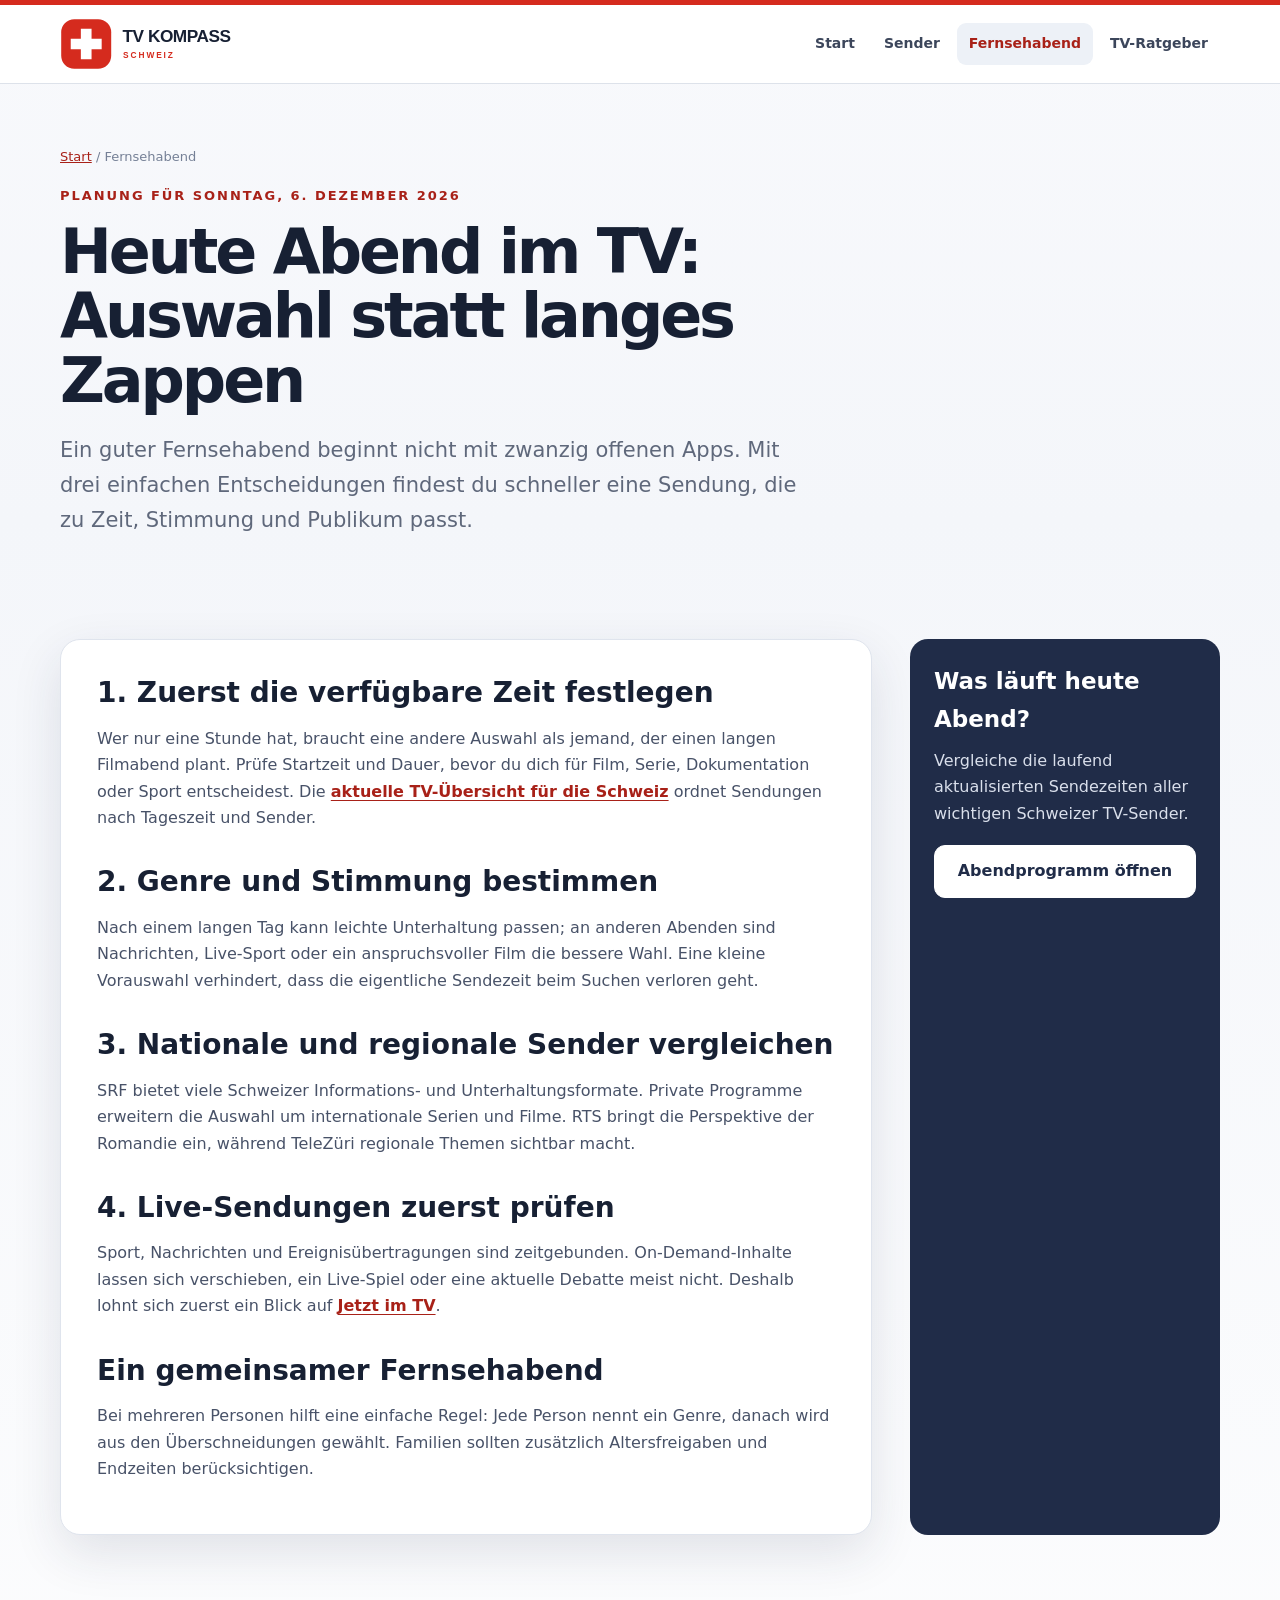
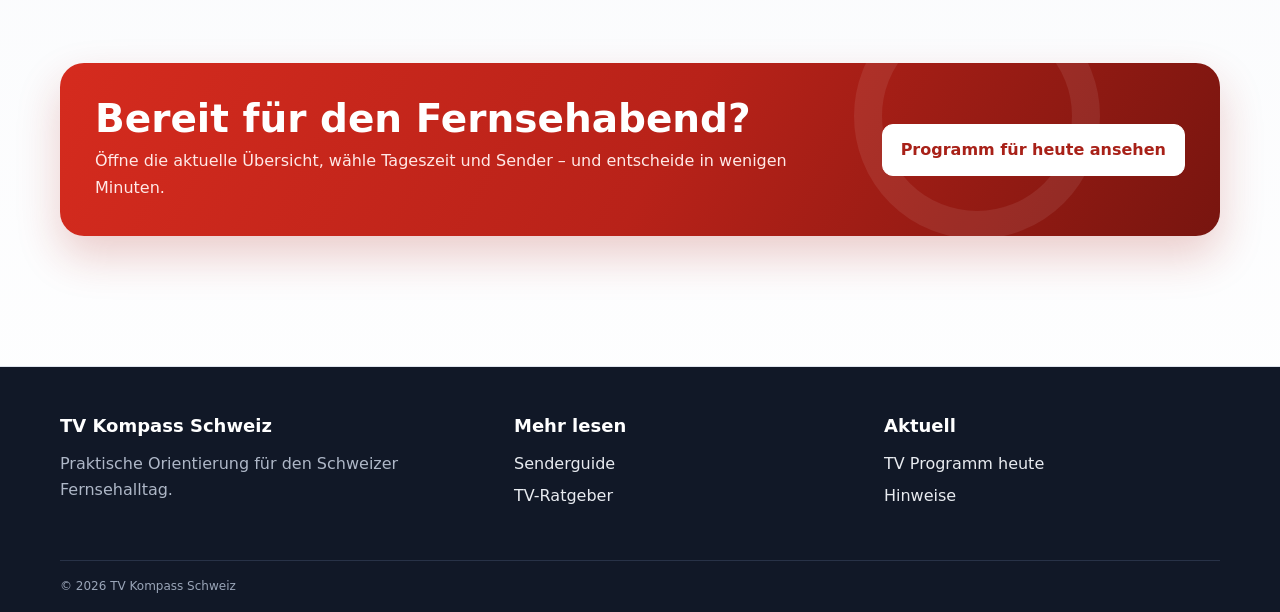
==== fernsehabend.html @ b9bafb5a "Launch TV Kompass Schweiz" ====
<!doctype html><html lang="de-CH"><head><meta charset="utf-8"><meta name="viewport" content="width=device-width,initial-scale=1"><title>Heute Abend im TV – Schweizer Fernsehprogramm planen</title><meta name="description" content="Heute Abend im TV: So vergleichst du Schweizer Sender, Genres und Sendezeiten und findest schneller das passende Programm."><link rel="canonical" href="https://billnewell597-dev.github.io/tv-programm-heute-schweiz/fernsehabend.html"><meta name="theme-color" content="#d52b1e"><link rel="icon" href="assets/logo.svg" type="image/svg+xml"><link rel="stylesheet" href="assets/style.css"><script type="application/ld+json">{"@context":"https://schema.org","@type":"Article","headline":"Heute Abend im TV – Schweizer Fernsehprogramm planen","inLanguage":"de-CH","mainEntityOfPage":"https://billnewell597-dev.github.io/tv-programm-heute-schweiz/fernsehabend.html","author":{"@type":"Organization","name":"TV Kompass Schweiz"}}</script></head><body>
<a class="skip" href="#inhalt">Zum Inhalt springen</a><header class="site-header"><div class="header-inner"><a class="brand" href="./"><img src="assets/logo.svg" alt="TV Kompass Schweiz" width="420" height="88"></a><button class="menu-toggle" type="button" aria-expanded="false" data-menu-toggle>Menü</button><nav class="nav" data-menu><a href="./">Start</a><a href="sender.html">Sender</a><a href="fernsehabend.html" aria-current="page">Fernsehabend</a><a href="ratgeber.html">TV-Ratgeber</a></nav></div></header>
<main id="inhalt"><section class="wrap page-hero"><p class="crumbs"><a href="./">Start</a> / Fernsehabend</p><p class="eyebrow">Planung für <span data-current-date>heute</span></p><h1>Heute Abend im TV: Auswahl statt langes Zappen</h1><p class="lead">Ein guter Fernsehabend beginnt nicht mit zwanzig offenen Apps. Mit drei einfachen Entscheidungen findest du schneller eine Sendung, die zu Zeit, Stimmung und Publikum passt.</p></section>
<section class="section"><div class="wrap article-grid"><article class="article"><h2>1. Zuerst die verfügbare Zeit festlegen</h2><p>Wer nur eine Stunde hat, braucht eine andere Auswahl als jemand, der einen langen Filmabend plant. Prüfe Startzeit und Dauer, bevor du dich für Film, Serie, Dokumentation oder Sport entscheidest. Die <a href="https://www.tvprogrammheute.net/">aktuelle TV-Übersicht für die Schweiz</a> ordnet Sendungen nach Tageszeit und Sender.</p><h2>2. Genre und Stimmung bestimmen</h2><p>Nach einem langen Tag kann leichte Unterhaltung passen; an anderen Abenden sind Nachrichten, Live-Sport oder ein anspruchsvoller Film die bessere Wahl. Eine kleine Vorauswahl verhindert, dass die eigentliche Sendezeit beim Suchen verloren geht.</p><h2>3. Nationale und regionale Sender vergleichen</h2><p>SRF bietet viele Schweizer Informations- und Unterhaltungsformate. Private Programme erweitern die Auswahl um internationale Serien und Filme. RTS bringt die Perspektive der Romandie ein, während TeleZüri regionale Themen sichtbar macht.</p><h2>4. Live-Sendungen zuerst prüfen</h2><p>Sport, Nachrichten und Ereignisübertragungen sind zeitgebunden. On-Demand-Inhalte lassen sich verschieben, ein Live-Spiel oder eine aktuelle Debatte meist nicht. Deshalb lohnt sich zuerst ein Blick auf <a href="https://www.tvprogrammheute.net/jetzt-im-tv">Jetzt im TV</a>.</p><h2>Ein gemeinsamer Fernsehabend</h2><p>Bei mehreren Personen hilft eine einfache Regel: Jede Person nennt ein Genre, danach wird aus den Überschneidungen gewählt. Familien sollten zusätzlich Altersfreigaben und Endzeiten berücksichtigen.</p></article><aside class="aside-card"><h2>Was läuft heute Abend?</h2><p>Vergleiche die laufend aktualisierten Sendezeiten aller wichtigen Schweizer TV-Sender.</p><a class="button" href="https://www.tvprogrammheute.net/">Abendprogramm öffnen</a></aside></div></section>
<section class="section"><div class="wrap banner"><div><h2>Bereit für den Fernsehabend?</h2><p>Öffne die aktuelle Übersicht, wähle Tageszeit und Sender – und entscheide in wenigen Minuten.</p></div><a class="button" href="https://www.tvprogrammheute.net/">Programm für heute ansehen</a></div></section></main>
<footer class="footer"><div class="wrap footer-grid"><div><h2>TV Kompass Schweiz</h2><p>Praktische Orientierung für den Schweizer Fernsehalltag.</p></div><div><h2>Mehr lesen</h2><a href="sender.html">Senderguide</a><a href="ratgeber.html">TV-Ratgeber</a></div><div><h2>Aktuell</h2><a href="https://www.tvprogrammheute.net/">TV Programm heute</a><a href="impressum.html">Hinweise</a></div></div><div class="wrap legal">© 2026 TV Kompass Schweiz</div></footer><script src="assets/app.js" defer></script></body></html>
---- assets/style.css ----
:root{--red:#d52b1e;--red-dark:#a82118;--ink:#172033;--muted:#5f687b;--paper:#fff;--fog:#f4f6fa;--line:#dfe4ed;--blue:#28658b;--gold:#e3a321;--night:#202c48;--radius:18px;--shadow:0 18px 50px rgba(31,43,70,.12);--wrap:1160px}*{box-sizing:border-box}html{scroll-behavior:smooth}body{margin:0;background:linear-gradient(180deg,#f8f9fc 0,#f4f6fa 520px,#fff 100%);color:var(--ink);font-family:Inter,ui-sans-serif,system-ui,-apple-system,BlinkMacSystemFont,"Segoe UI",sans-serif;line-height:1.65}a{color:inherit}img{max-width:100%}.skip{position:absolute;left:-9999px;top:0}.skip:focus{left:12px;top:12px;z-index:50;padding:10px 14px;border-radius:8px;background:#fff;color:#000}.site-header{position:sticky;top:0;z-index:20;border-top:5px solid var(--red);border-bottom:1px solid rgba(218,223,232,.9);background:rgba(255,255,255,.94);backdrop-filter:blur(14px)}.header-inner{display:flex;align-items:center;justify-content:space-between;width:min(var(--wrap),calc(100% - 36px));min-height:78px;margin:auto;gap:28px}.brand{display:flex;align-items:center;text-decoration:none}.brand img{width:250px;height:auto}.nav{display:flex;align-items:center;gap:5px}.nav a{padding:9px 12px;border-radius:9px;color:#3c465b;font-size:14px;font-weight:750;text-decoration:none}.nav a:hover,.nav a[aria-current="page"]{background:#edf1f7;color:var(--red-dark)}.menu-toggle{display:none;border:1px solid var(--line);border-radius:10px;background:#fff;padding:8px 11px;font-weight:800}.wrap{width:min(var(--wrap),calc(100% - 36px));margin:auto}.hero{position:relative;display:grid;grid-template-columns:minmax(0,1.2fr) minmax(300px,.8fr);gap:40px;align-items:center;padding:76px 0 62px}.hero:after{position:absolute;right:-60px;top:50px;width:260px;height:260px;border:42px solid rgba(213,43,30,.05);border-radius:50%;content:"";z-index:-1}.eyebrow{margin:0 0 13px;color:var(--red-dark);font-size:13px;font-weight:900;letter-spacing:.15em;text-transform:uppercase}.hero h1,.page-hero h1{max-width:760px;margin:0 0 20px;font-size:clamp(39px,6vw,68px);line-height:1.04;letter-spacing:-.05em}.lead{max-width:740px;margin:0;color:var(--muted);font-size:clamp(17px,2.2vw,21px)}.hero-actions{display:flex;flex-wrap:wrap;gap:11px;margin-top:28px}.button{display:inline-flex;align-items:center;justify-content:center;min-height:48px;padding:12px 18px;border:1px solid var(--red);border-radius:11px;background:var(--red);color:#fff;font-weight:850;text-decoration:none;box-shadow:0 9px 22px rgba(213,43,30,.2)}.button:hover{background:var(--red-dark)}.button.secondary{border-color:var(--line);background:#fff;color:var(--ink);box-shadow:none}.button.secondary:hover{border-color:#b8c1d1;background:#f7f9fc}.now-card{position:relative;overflow:hidden;padding:26px;border-radius:24px;background:linear-gradient(145deg,#172033,#293956);color:#fff;box-shadow:0 24px 58px rgba(24,34,57,.23)}.now-card:before{position:absolute;right:-38px;bottom:-48px;width:160px;height:160px;border-radius:50%;background:rgba(213,43,30,.72);content:""}.now-card small{color:#c9d2e3;font-weight:750}.now-card h2{position:relative;margin:7px 0 10px;font-size:28px;line-height:1.18}.now-card p{position:relative;margin:0 0 19px;color:#e2e7f0}.now-card a{position:relative;color:#fff;font-weight:850;text-underline-offset:4px}.section{padding:64px 0}.section.soft{background:var(--fog)}.section-head{display:flex;align-items:end;justify-content:space-between;gap:30px;margin-bottom:24px}.section-head h2{max-width:720px;margin:0;font-size:clamp(28px,4vw,42px);line-height:1.14;letter-spacing:-.035em}.section-head p{max-width:510px;margin:0;color:var(--muted)}.channel-grid{display:grid;grid-template-columns:repeat(5,minmax(0,1fr));gap:13px}.channel{display:flex;min-height:116px;flex-direction:column;justify-content:space-between;padding:16px;border:1px solid var(--line);border-radius:15px;background:#fff;text-decoration:none;box-shadow:0 8px 22px rgba(36,49,76,.06);transition:.16s ease}.channel:hover{border-color:#c7cfdb;box-shadow:0 13px 28px rgba(36,49,76,.11);transform:translateY(-3px)}.channel-mark{display:inline-grid;width:43px;height:43px;place-items:center;border-radius:12px;background:var(--channel,#172033);color:#fff;font-size:11px;font-weight:900;letter-spacing:.04em}.channel b{font-size:16px}.feature-grid{display:grid;grid-template-columns:repeat(3,minmax(0,1fr));gap:18px}.feature{padding:24px;border:1px solid var(--line);border-radius:18px;background:#fff;box-shadow:0 9px 25px rgba(36,49,76,.07)}.feature .icon{display:grid;width:46px;height:46px;margin-bottom:17px;place-items:center;border-radius:13px;background:#fdecea;color:var(--red);font-size:22px}.feature:nth-child(2) .icon{background:#e8f2f8;color:var(--blue)}.feature:nth-child(3) .icon{background:#fff3d8;color:#9d6810}.feature h3{margin:0 0 8px;font-size:21px}.feature p{margin:0 0 14px;color:var(--muted)}.feature a{color:var(--red-dark);font-weight:850;text-underline-offset:3px}.banner{position:relative;display:grid;grid-template-columns:1fr auto;align-items:center;gap:28px;overflow:hidden;padding:35px;border-radius:24px;background:linear-gradient(118deg,#d52b1e 0,#b82219 52%,#78150f 100%);color:#fff;box-shadow:0 20px 44px rgba(171,31,22,.22)}.banner:after{position:absolute;right:120px;top:-70px;width:190px;height:190px;border:28px solid rgba(255,255,255,.08);border-radius:50%;content:""}.banner h2{position:relative;margin:0 0 7px;font-size:clamp(26px,4vw,39px);line-height:1.1}.banner p{position:relative;max-width:700px;margin:0;color:#ffe9e7}.banner .button{position:relative;z-index:1;border-color:#fff;background:#fff;color:var(--red-dark);box-shadow:none}.article-grid{display:grid;grid-template-columns:minmax(0,1fr) 310px;gap:38px}.article{padding:36px;border:1px solid var(--line);border-radius:20px;background:#fff;box-shadow:var(--shadow)}.article h2{margin:34px 0 10px;font-size:28px;line-height:1.2}.article h2:first-child{margin-top:0}.article h3{margin:24px 0 8px}.article p,.article li{color:#485268}.article a{color:var(--red-dark);font-weight:800;text-underline-offset:3px}.aside-card{position:sticky;top:112px;padding:24px;border-radius:18px;background:var(--night);color:#fff}.aside-card h2{margin:0 0 9px;font-size:23px}.aside-card p{margin:0 0 18px;color:#d9dfeb}.aside-card .button{width:100%;border-color:#fff;background:#fff;color:var(--night);box-shadow:none}.page-hero{padding:62px 0 38px}.page-hero h1{font-size:clamp(38px,5.6vw,62px)}.crumbs{margin:0 0 18px;color:#758096;font-size:13px}.crumbs a{color:var(--red-dark)}.faq details{margin:11px 0;border:1px solid var(--line);border-radius:13px;background:#fff;padding:15px 18px}.faq summary{cursor:pointer;font-weight:850}.faq p{margin:10px 0 2px;color:var(--muted)}.notice{padding:16px 18px;border-left:5px solid var(--blue);border-radius:8px;background:#edf5fa;color:#38566a}.footer{margin-top:66px;border-top:1px solid var(--line);background:#111827;color:#d4d9e2}.footer-grid{display:grid;grid-template-columns:1.25fr 1fr 1fr;gap:34px;padding:44px 0}.footer h2{margin:0 0 10px;color:#fff;font-size:18px}.footer p{margin:0;color:#aeb7c7}.footer a{display:block;margin:6px 0;color:#e8ebf0;text-decoration:none}.footer a:hover{text-decoration:underline}.legal{padding:16px 0;border-top:1px solid #283247;color:#9aa5b8;font-size:12px}.compact-list{padding-left:20px}.compact-list li{margin:7px 0}@media(max-width:960px){.channel-grid{grid-template-columns:repeat(3,1fr)}.feature-grid{grid-template-columns:1fr 1fr}.article-grid{grid-template-columns:1fr}.aside-card{position:static}.hero{grid-template-columns:1fr}.now-card{max-width:600px}.footer-grid{grid-template-columns:1fr 1fr}}@media(max-width:720px){.header-inner{min-height:68px}.brand img{width:205px}.menu-toggle{display:block}.nav{position:absolute;left:18px;right:18px;top:72px;display:none;flex-direction:column;align-items:stretch;padding:12px;border:1px solid var(--line);border-radius:14px;background:#fff;box-shadow:var(--shadow)}.nav.is-open{display:flex}.hero{padding:48px 0}.hero h1,.page-hero h1{font-size:42px}.section{padding:46px 0}.section-head{display:block}.section-head p{margin-top:10px}.channel-grid{grid-template-columns:repeat(2,1fr)}.feature-grid{grid-template-columns:1fr}.banner{grid-template-columns:1fr;padding:27px}.footer-grid{grid-template-columns:1fr}.article{padding:24px}}@media(max-width:420px){.channel-grid{grid-template-columns:1fr}.brand img{width:180px}.wrap,.header-inner{width:min(100% - 24px,var(--wrap))}}
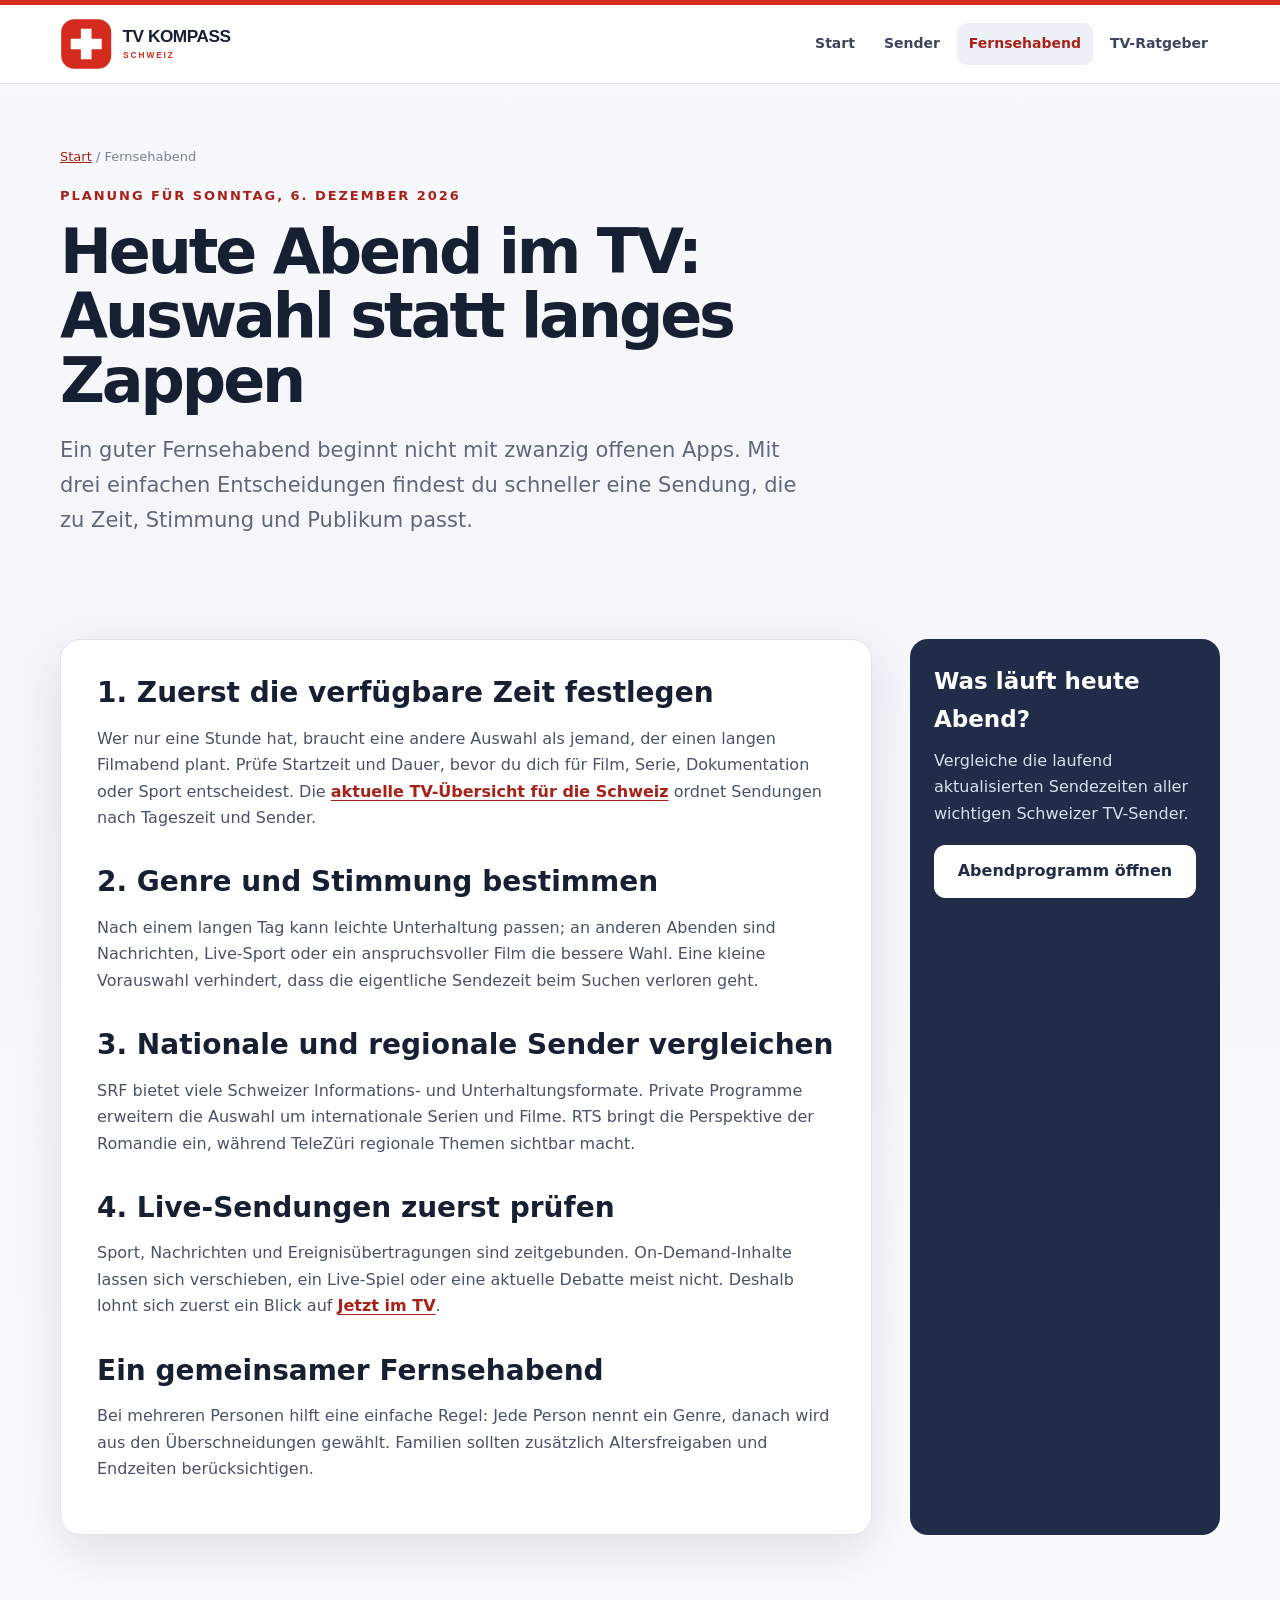
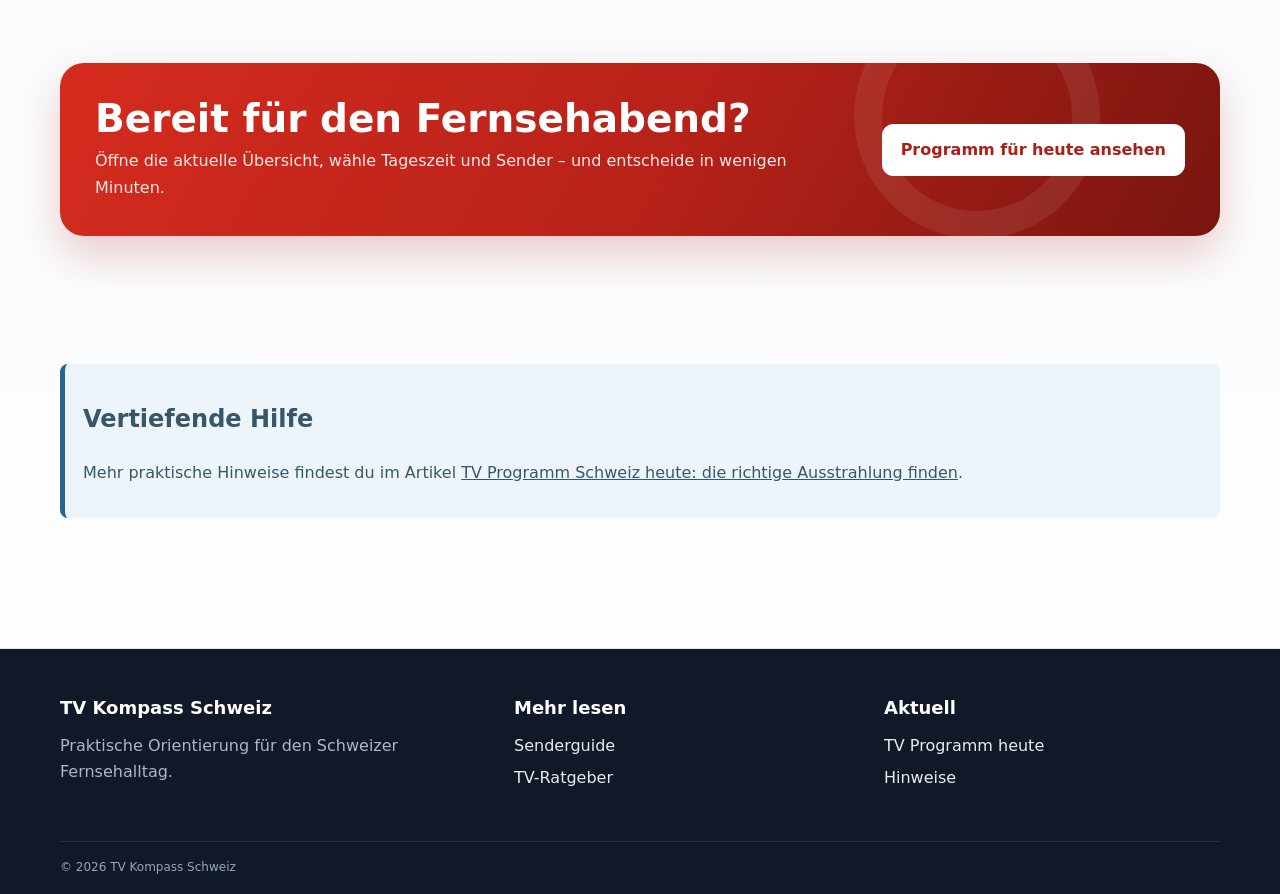
==== commit 22e7e083: "Publish two Swiss TV guides with internal links and responsive illustrations" ====
--- a/fernsehabend.html
+++ b/fernsehabend.html
@@ -1,6 +1,6 @@
-<!doctype html><html lang="de-CH"><head><meta charset="utf-8"><meta name="viewport" content="width=device-width,initial-scale=1"><title>Heute Abend im TV – Schweizer Fernsehprogramm planen</title><meta name="description" content="Heute Abend im TV: So vergleichst du Schweizer Sender, Genres und Sendezeiten und findest schneller das passende Programm."><link rel="canonical" href="https://billnewell597-dev.github.io/tv-programm-heute-schweiz/fernsehabend.html"><meta name="theme-color" content="#d52b1e"><link rel="icon" href="assets/logo.svg" type="image/svg+xml"><link rel="stylesheet" href="assets/style.css"><script type="application/ld+json">{"@context":"https://schema.org","@type":"Article","headline":"Heute Abend im TV – Schweizer Fernsehprogramm planen","inLanguage":"de-CH","mainEntityOfPage":"https://billnewell597-dev.github.io/tv-programm-heute-schweiz/fernsehabend.html","author":{"@type":"Organization","name":"TV Kompass Schweiz"}}</script></head><body>
+<!doctype html><html lang="de-CH"><head><meta charset="utf-8"><meta name="viewport" content="width=device-width,initial-scale=1"><title>Heute Abend im TV – Schweizer Fernsehprogramm planen</title><meta name="description" content="Heute Abend im TV: So vergleichst du Schweizer Sender, Genres und Sendezeiten und findest schneller das passende Programm."><link rel="canonical" href="https://tv-programm-heute-schweiz.github.io/fernsehabend.html"><meta name="theme-color" content="#d52b1e"><link rel="icon" href="assets/logo.svg" type="image/svg+xml"><link rel="stylesheet" href="assets/style.css"><script type="application/ld+json">{"@context":"https://schema.org","@type":"Article","headline":"Heute Abend im TV – Schweizer Fernsehprogramm planen","inLanguage":"de-CH","mainEntityOfPage":"https://tv-programm-heute-schweiz.github.io/fernsehabend.html","author":{"@type":"Organization","name":"TV Kompass Schweiz"}}</script></head><body>
 <a class="skip" href="#inhalt">Zum Inhalt springen</a><header class="site-header"><div class="header-inner"><a class="brand" href="./"><img src="assets/logo.svg" alt="TV Kompass Schweiz" width="420" height="88"></a><button class="menu-toggle" type="button" aria-expanded="false" data-menu-toggle>Menü</button><nav class="nav" data-menu><a href="./">Start</a><a href="sender.html">Sender</a><a href="fernsehabend.html" aria-current="page">Fernsehabend</a><a href="ratgeber.html">TV-Ratgeber</a></nav></div></header>
 <main id="inhalt"><section class="wrap page-hero"><p class="crumbs"><a href="./">Start</a> / Fernsehabend</p><p class="eyebrow">Planung für <span data-current-date>heute</span></p><h1>Heute Abend im TV: Auswahl statt langes Zappen</h1><p class="lead">Ein guter Fernsehabend beginnt nicht mit zwanzig offenen Apps. Mit drei einfachen Entscheidungen findest du schneller eine Sendung, die zu Zeit, Stimmung und Publikum passt.</p></section>
 <section class="section"><div class="wrap article-grid"><article class="article"><h2>1. Zuerst die verfügbare Zeit festlegen</h2><p>Wer nur eine Stunde hat, braucht eine andere Auswahl als jemand, der einen langen Filmabend plant. Prüfe Startzeit und Dauer, bevor du dich für Film, Serie, Dokumentation oder Sport entscheidest. Die <a href="https://www.tvprogrammheute.net/">aktuelle TV-Übersicht für die Schweiz</a> ordnet Sendungen nach Tageszeit und Sender.</p><h2>2. Genre und Stimmung bestimmen</h2><p>Nach einem langen Tag kann leichte Unterhaltung passen; an anderen Abenden sind Nachrichten, Live-Sport oder ein anspruchsvoller Film die bessere Wahl. Eine kleine Vorauswahl verhindert, dass die eigentliche Sendezeit beim Suchen verloren geht.</p><h2>3. Nationale und regionale Sender vergleichen</h2><p>SRF bietet viele Schweizer Informations- und Unterhaltungsformate. Private Programme erweitern die Auswahl um internationale Serien und Filme. RTS bringt die Perspektive der Romandie ein, während TeleZüri regionale Themen sichtbar macht.</p><h2>4. Live-Sendungen zuerst prüfen</h2><p>Sport, Nachrichten und Ereignisübertragungen sind zeitgebunden. On-Demand-Inhalte lassen sich verschieben, ein Live-Spiel oder eine aktuelle Debatte meist nicht. Deshalb lohnt sich zuerst ein Blick auf <a href="https://www.tvprogrammheute.net/jetzt-im-tv">Jetzt im TV</a>.</p><h2>Ein gemeinsamer Fernsehabend</h2><p>Bei mehreren Personen hilft eine einfache Regel: Jede Person nennt ein Genre, danach wird aus den Überschneidungen gewählt. Familien sollten zusätzlich Altersfreigaben und Endzeiten berücksichtigen.</p></article><aside class="aside-card"><h2>Was läuft heute Abend?</h2><p>Vergleiche die laufend aktualisierten Sendezeiten aller wichtigen Schweizer TV-Sender.</p><a class="button" href="https://www.tvprogrammheute.net/">Abendprogramm öffnen</a></aside></div></section>
-<section class="section"><div class="wrap banner"><div><h2>Bereit für den Fernsehabend?</h2><p>Öffne die aktuelle Übersicht, wähle Tageszeit und Sender – und entscheide in wenigen Minuten.</p></div><a class="button" href="https://www.tvprogrammheute.net/">Programm für heute ansehen</a></div></section></main>
+<section class="section"><div class="wrap banner"><div><h2>Bereit für den Fernsehabend?</h2><p>Öffne die aktuelle Übersicht, wähle Tageszeit und Sender – und entscheide in wenigen Minuten.</p></div><a class="button" href="https://www.tvprogrammheute.net/">Programm für heute ansehen</a></div></section><section class="section"><div class="wrap notice"><h2>Vertiefende Hilfe</h2><p>Mehr praktische Hinweise findest du im Artikel <a href="tv-programm-schweiz-heute-richtig-finden.html">TV Programm Schweiz heute: die richtige Ausstrahlung finden</a>.</p></div></section></main>
 <footer class="footer"><div class="wrap footer-grid"><div><h2>TV Kompass Schweiz</h2><p>Praktische Orientierung für den Schweizer Fernsehalltag.</p></div><div><h2>Mehr lesen</h2><a href="sender.html">Senderguide</a><a href="ratgeber.html">TV-Ratgeber</a></div><div><h2>Aktuell</h2><a href="https://www.tvprogrammheute.net/">TV Programm heute</a><a href="impressum.html">Hinweise</a></div></div><div class="wrap legal">© 2026 TV Kompass Schweiz</div></footer><script src="assets/app.js" defer></script></body></html>
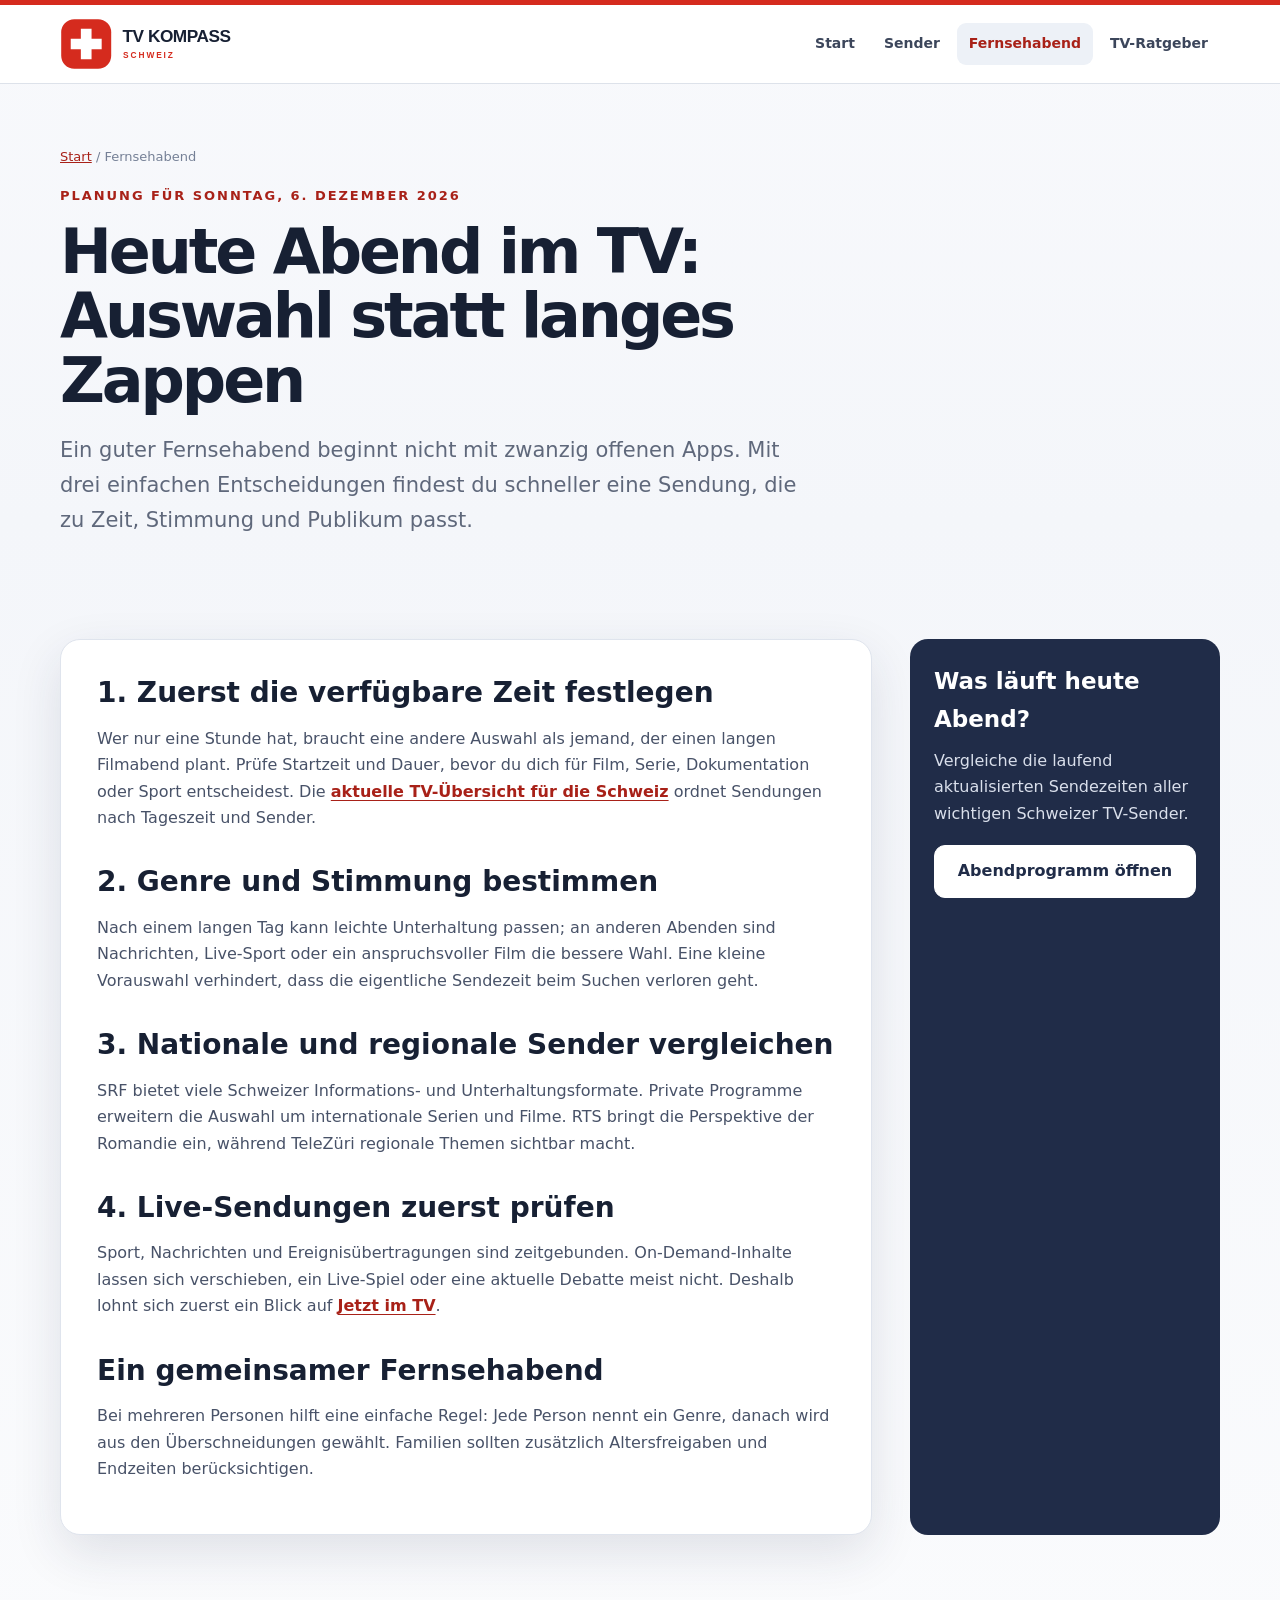
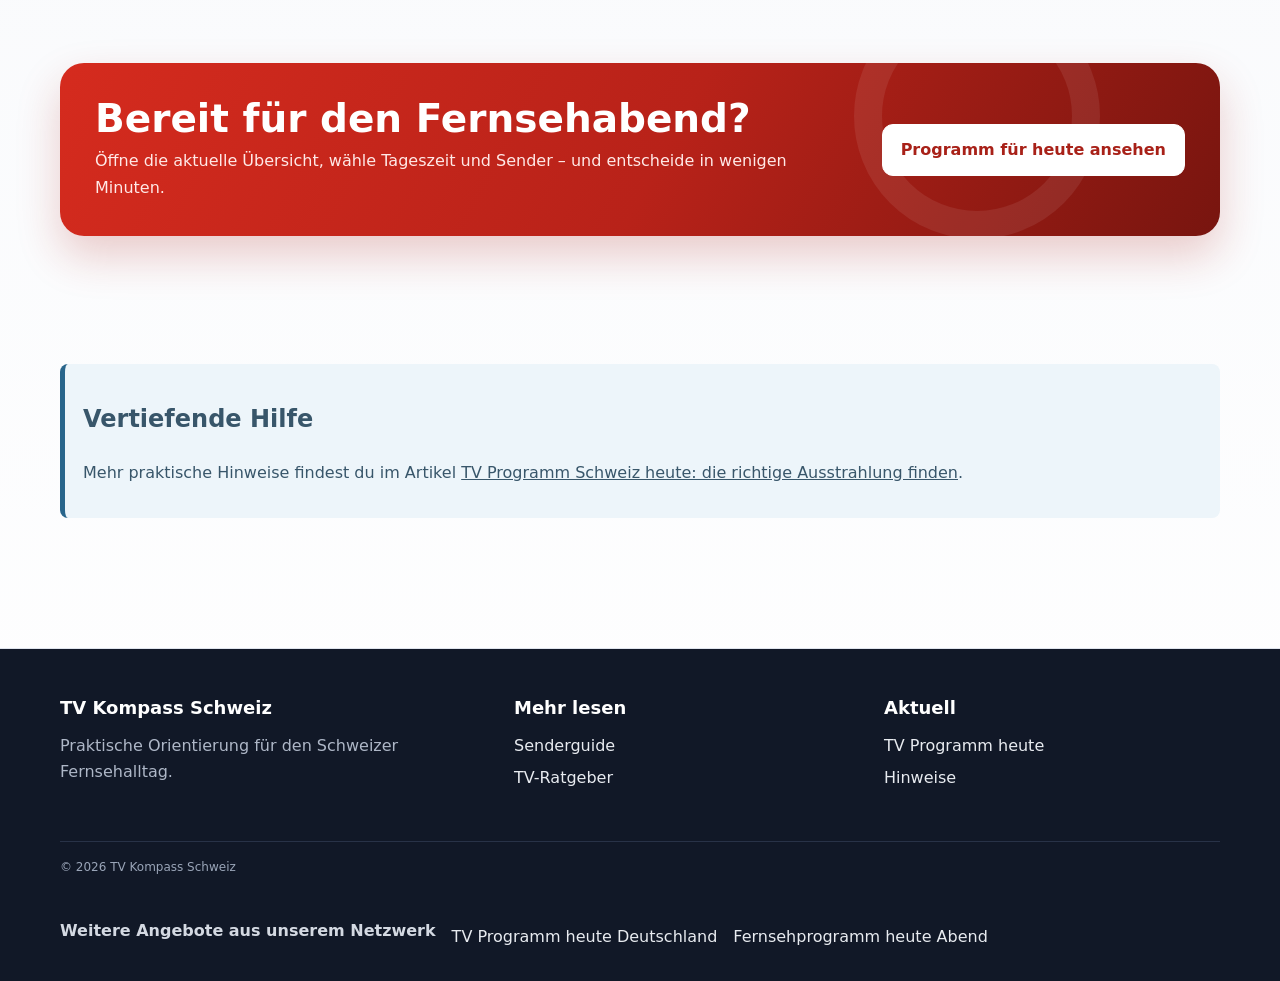
==== commit 0214bd8f: "Add related TV guides to shared footer" ====
--- a/fernsehabend.html
+++ b/fernsehabend.html
@@ -3,4 +3,4 @@
 <main id="inhalt"><section class="wrap page-hero"><p class="crumbs"><a href="./">Start</a> / Fernsehabend</p><p class="eyebrow">Planung für <span data-current-date>heute</span></p><h1>Heute Abend im TV: Auswahl statt langes Zappen</h1><p class="lead">Ein guter Fernsehabend beginnt nicht mit zwanzig offenen Apps. Mit drei einfachen Entscheidungen findest du schneller eine Sendung, die zu Zeit, Stimmung und Publikum passt.</p></section>
 <section class="section"><div class="wrap article-grid"><article class="article"><h2>1. Zuerst die verfügbare Zeit festlegen</h2><p>Wer nur eine Stunde hat, braucht eine andere Auswahl als jemand, der einen langen Filmabend plant. Prüfe Startzeit und Dauer, bevor du dich für Film, Serie, Dokumentation oder Sport entscheidest. Die <a href="https://www.tvprogrammheute.net/">aktuelle TV-Übersicht für die Schweiz</a> ordnet Sendungen nach Tageszeit und Sender.</p><h2>2. Genre und Stimmung bestimmen</h2><p>Nach einem langen Tag kann leichte Unterhaltung passen; an anderen Abenden sind Nachrichten, Live-Sport oder ein anspruchsvoller Film die bessere Wahl. Eine kleine Vorauswahl verhindert, dass die eigentliche Sendezeit beim Suchen verloren geht.</p><h2>3. Nationale und regionale Sender vergleichen</h2><p>SRF bietet viele Schweizer Informations- und Unterhaltungsformate. Private Programme erweitern die Auswahl um internationale Serien und Filme. RTS bringt die Perspektive der Romandie ein, während TeleZüri regionale Themen sichtbar macht.</p><h2>4. Live-Sendungen zuerst prüfen</h2><p>Sport, Nachrichten und Ereignisübertragungen sind zeitgebunden. On-Demand-Inhalte lassen sich verschieben, ein Live-Spiel oder eine aktuelle Debatte meist nicht. Deshalb lohnt sich zuerst ein Blick auf <a href="https://www.tvprogrammheute.net/jetzt-im-tv">Jetzt im TV</a>.</p><h2>Ein gemeinsamer Fernsehabend</h2><p>Bei mehreren Personen hilft eine einfache Regel: Jede Person nennt ein Genre, danach wird aus den Überschneidungen gewählt. Familien sollten zusätzlich Altersfreigaben und Endzeiten berücksichtigen.</p></article><aside class="aside-card"><h2>Was läuft heute Abend?</h2><p>Vergleiche die laufend aktualisierten Sendezeiten aller wichtigen Schweizer TV-Sender.</p><a class="button" href="https://www.tvprogrammheute.net/">Abendprogramm öffnen</a></aside></div></section>
 <section class="section"><div class="wrap banner"><div><h2>Bereit für den Fernsehabend?</h2><p>Öffne die aktuelle Übersicht, wähle Tageszeit und Sender – und entscheide in wenigen Minuten.</p></div><a class="button" href="https://www.tvprogrammheute.net/">Programm für heute ansehen</a></div></section><section class="section"><div class="wrap notice"><h2>Vertiefende Hilfe</h2><p>Mehr praktische Hinweise findest du im Artikel <a href="tv-programm-schweiz-heute-richtig-finden.html">TV Programm Schweiz heute: die richtige Ausstrahlung finden</a>.</p></div></section></main>
-<footer class="footer"><div class="wrap footer-grid"><div><h2>TV Kompass Schweiz</h2><p>Praktische Orientierung für den Schweizer Fernsehalltag.</p></div><div><h2>Mehr lesen</h2><a href="sender.html">Senderguide</a><a href="ratgeber.html">TV-Ratgeber</a></div><div><h2>Aktuell</h2><a href="https://www.tvprogrammheute.net/">TV Programm heute</a><a href="impressum.html">Hinweise</a></div></div><div class="wrap legal">© 2026 TV Kompass Schweiz</div></footer><script src="assets/app.js" defer></script></body></html>
+<footer class="footer"><div class="wrap footer-grid"><div><h2>TV Kompass Schweiz</h2><p>Praktische Orientierung für den Schweizer Fernsehalltag.</p></div><div><h2>Mehr lesen</h2><a href="sender.html">Senderguide</a><a href="ratgeber.html">TV-Ratgeber</a></div><div><h2>Aktuell</h2><a href="https://www.tvprogrammheute.net/">TV Programm heute</a><a href="impressum.html">Hinweise</a></div></div><div class="wrap legal">© 2026 TV Kompass Schweiz</div><nav class="wrap" aria-label="Weitere TV-Angebote" style="padding:24px 0;display:flex;flex-wrap:wrap;gap:16px"><strong>Weitere Angebote aus unserem Netzwerk</strong><a href="https://tvprogrammheutede.wordpress.com/">TV Programm heute Deutschland</a><a href="https://fernsehprogrammheuteabend24.wordpress.com/">Fernsehprogramm heute Abend</a></nav></footer><script src="assets/app.js" defer></script></body></html>
